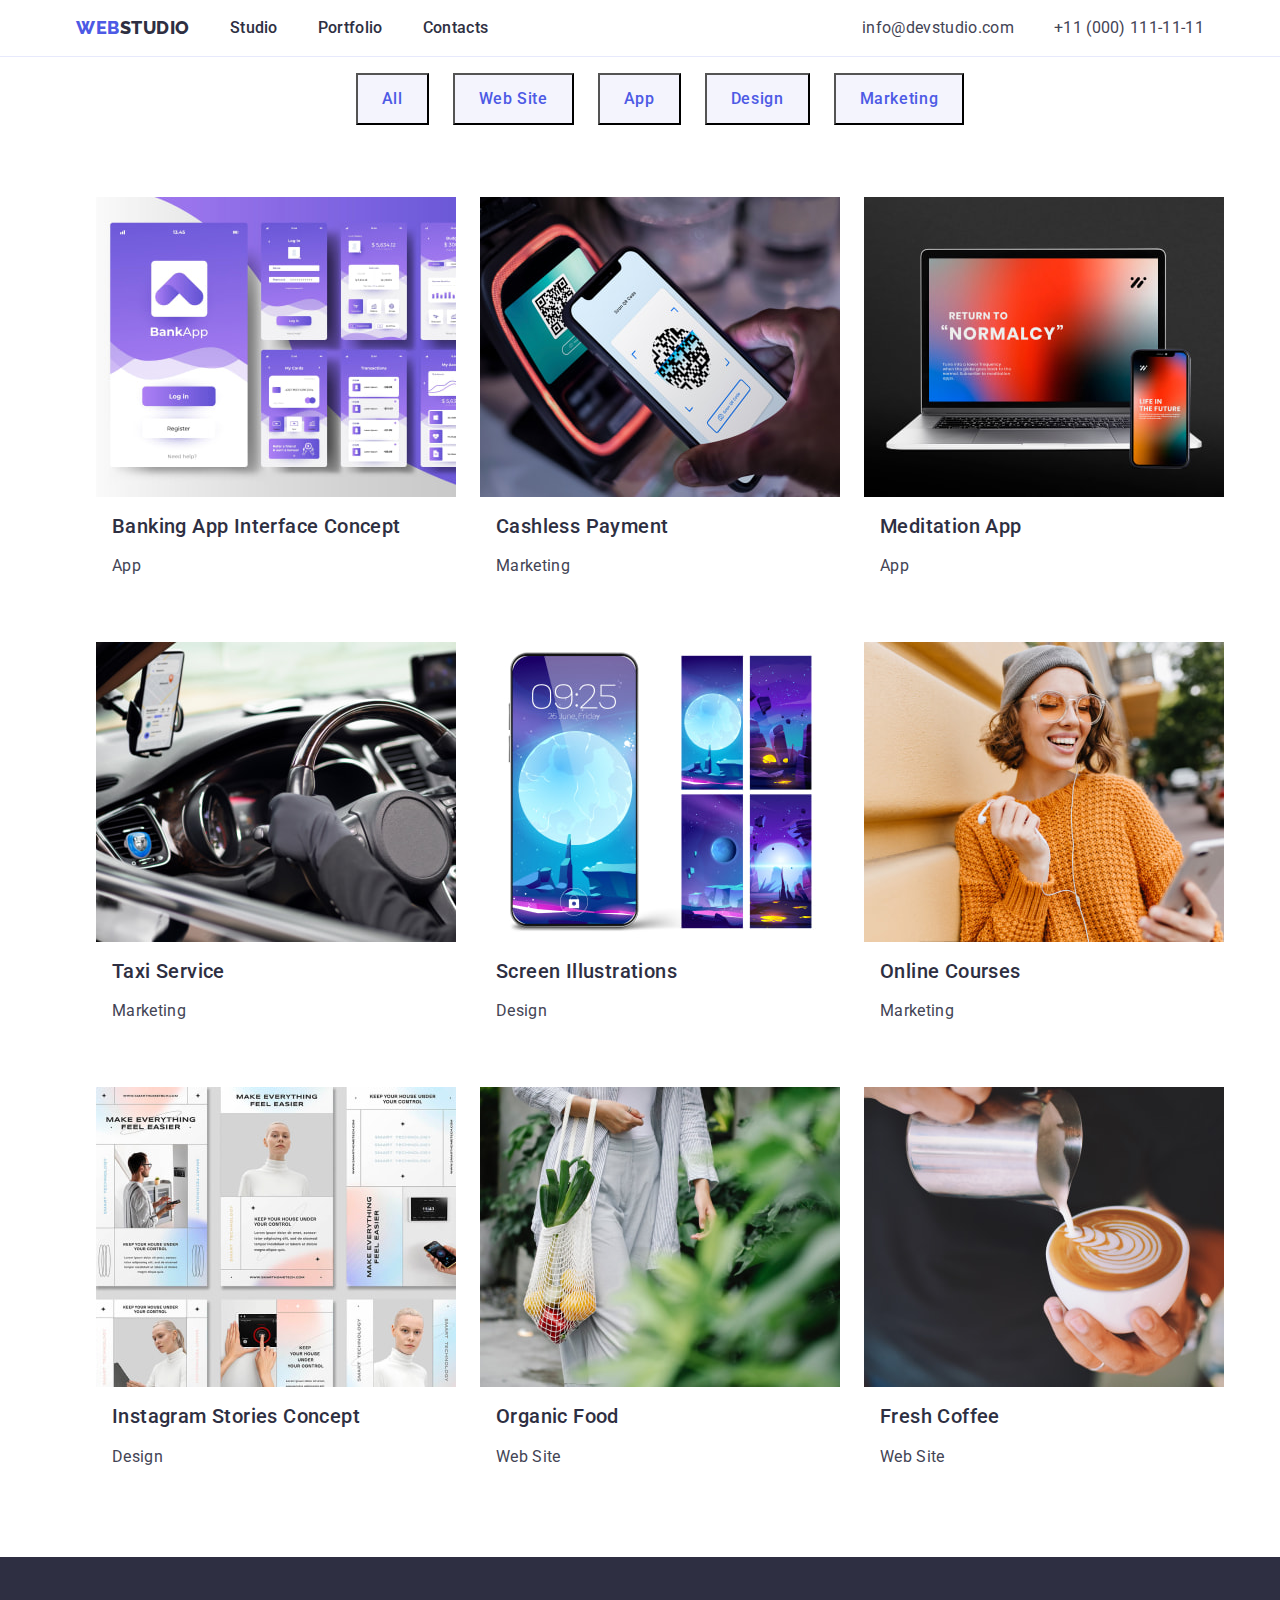
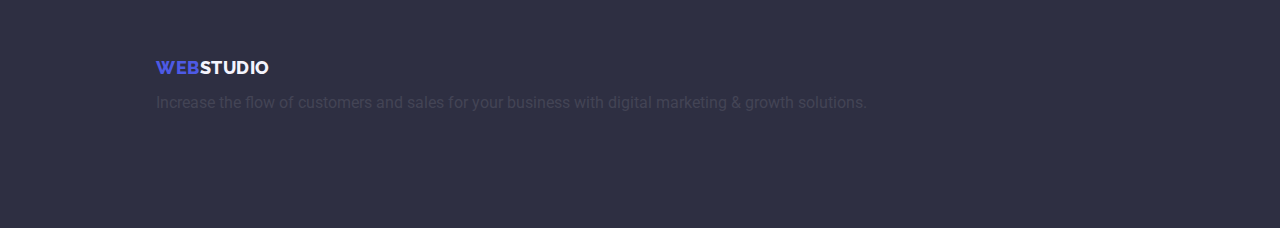
==== portfolio.html @ c9e2ab39 "header" ====
<!DOCTYPE html>
<html lang="en">
  <head>
    <meta charset="UTF-8" />
    <meta http-equiv="X-UA-Compatible" content="IE=edge" />
    <meta name="viewport" content="width=device-width, initial-scale=1.0" />
    <title>Web Studio</title>
    <link rel="preconnect" href="https://fonts.googleapis.com" />
    <link rel="preconnect" href="https://fonts.gstatic.com" crossorigin />
    <link
      href="https://fonts.googleapis.com/css2?family=Raleway:wght@800&family=Roboto:wght@400;500;700&display=swap"
      rel="stylesheet" />
    <link
      rel="stylesheet"
      href="https://cdnjs.cloudflare.com/ajax/libs/modern-normalize/1.0.0/modern-normalize.min.css" />
    <link rel="stylesheet" href="./css/styles.css" />
  </head>
  <body>
    <header class="header">
      <div class="header-section container">
        <nav class="nav-list">
          <a class="link" href="./index.html">Web<span class="logo-studio">Studio</span></a>
          <ul class="list">
            <li><a class="link" href="./index.html">Studio</a></li>
            <li><a class="link" href="./portfolio.html">Portfolio</a></li>
            <li><a class="link" href="">Contacts</a></li>
          </ul>
        </nav>
        <address class="address-link">
          <ul class="list">
            <li><a class="link" href="mailto:info@devstudio.com">info@devstudio.com</a></li>
            <li><a class="link" href="tel:+110001111111">+11 (000) 111-11-11</a></li>
          </ul>
        </address>
      </div>
    </header>
    <main>
      <section class="portfolio-section">
        <h1 hidden>Portfolio</h1>
        <ul class="list">
          <li>
            <button class="filter-button" type="button">All</button>
          </li>
          <li>
            <button class="filter-button" type="button">Web Site</button>
          </li>
          <li>
            <button class="filter-button" type="button">App</button>
          </li>
          <li>
            <button class="filter-button" type="button">Design</button>
          </li>
          <li>
            <button class="filter-button" type="button">Marketing</button>
          </li>
        </ul>
        <ul class="portfolio-content-list list">
          <li class="portfolio-content-item">
            <a class="link" href="">
              <img src="./images/portfolio/img-1.jpg" width="360" height="300" alt="Illustration" />
              <h2 class="portfolio-content-subtitle">Banking App Interface Concept</h2>
              <p class="portfolio-content-text">App</p>
            </a>
          </li>
          <li class="portfolio-content-item">
            <a class="link" href="">
              <img src="./images/portfolio/img-2.jpg" width="360" height="300" alt="Illustration" />
              <h2 class="portfolio-content-subtitle">Cashless Payment</h2>
              <p class="portfolio-content-text">Marketing</p>
            </a>
          </li>
          <li class="portfolio-content-item">
            <a class="link" href="">
              <img src="./images/portfolio/img-3.jpg" width="360" height="300" alt="Illustration" />
              <h2 class="portfolio-content-subtitle">Meditation App</h2>
              <p class="portfolio-content-text">App</p>
            </a>
          </li>
          <li class="portfolio-content-item">
            <a class="link" href="">
              <img src="./images/portfolio/img-4.jpg" width="360" height="300" alt="Illustration" />
              <h2 class="portfolio-content-subtitle">Taxi Service</h2>
              <p class="portfolio-content-text">Marketing</p>
            </a>
          </li>
          <li class="portfolio-content-item">
            <a class="link" href="">
              <img src="./images/portfolio/img-5.jpg" width="360" height="300" alt="Illustration" />
              <h2 class="portfolio-content-subtitle">Screen Illustrations</h2>
              <p class="portfolio-content-text">Design</p>
            </a>
          </li>
          <li class="portfolio-content-item">
            <a class="link" href="">
              <img src="./images/portfolio/img-6.jpg" width="360" height="300" alt="Illustration" />
              <h2 class="portfolio-content-subtitle">Online Courses</h2>
              <p class="portfolio-content-text">Marketing</p>
            </a>
          </li>
          <li class="portfolio-content-item">
            <a class="link" href="">
              <img src="./images/portfolio/img-7.jpg" width="360" height="300" alt="Illustration" />
              <h2 class="portfolio-content-subtitle">Instagram Stories Concept</h2>
              <p class="portfolio-content-text">Design</p>
            </a>
          </li>
          <li class="portfolio-content-item">
            <a class="link" href="">
              <img src="./images/portfolio/img-8.jpg" width="360" height="300" alt="Illustration" />
              <h2 class="portfolio-content-subtitle">Organic Food</h2>
              <p class="portfolio-content-text">Web Site</p>
            </a>
          </li>
          <li class="portfolio-content-item">
            <a class="link" href="">
              <img src="./images/portfolio/img-9.jpg" width="360" height="300" alt="Illustration" />
              <h2 class="portfolio-content-subtitle">Fresh Coffee</h2>
              <p class="portfolio-content-text">Web Site</p>
            </a>
          </li>
        </ul>
      </section>
    </main>
    <footer class="footer">
      <a class="link" href="./index.html">Web<span class="logo-studio">Studio</span></a>
      <p>Increase the flow of customers and sales for your business with digital marketing & growth solutions.</p>
    </footer>
  </body>
</html>
---- css/styles.css ----
:root {
    --color-iris: #4d5ae5;
    --color-ocean: #404bbf;
    --color-navy-blue: #2e2f42;
    --color-green: #31d0aa;
    --color-slate: #434455;
    --color-light-slate: #8e8f99;
    --color-cornflower: #e7e9fc;
    --color-cloud: #f4f4fd;
    --color-navy-blue-modal: #2e2f42;
    --color-grey: #2e2f42;
    --color-white: #ffffff;
    --color-dairy: #fcfcfc;
}

body {
    font-family: 'Roboto', sans-serif;
    color: #434455;
    background-color: var(--color-white);
}

img {
    display: block;
}

/**
  |============================
  | Header & Footer + Logo
  |============================
*/

.header {
    border-bottom: 1px solid var(--color-cornflower);
}

.header-section {
    display: flex;
    justify-content: space-between;
    align-items: center;
    align-items: flex-end;
}

.container {
    width: 1158px;
    margin: 0 auto;
    padding: 0 15px;
}

.nav-list {
    display: flex;
    align-items: center;
}

.header .link {
    font-family: 'Raleway', sans-serif;
    font-weight: 800;
    font-size: 18px;
    line-height: 1.17;
    letter-spacing: 0.03em;
    text-transform: uppercase;
    text-decoration: none;
    color: var(--color-iris)
}

.header .logo-studio {
    color: var(--color-navy-blue);
}

.header .list {
    gap: 40px;
    display: flex;
    list-style: none;
}

.header .list .link {
    font-family: inherit;
    text-transform: none;
    font-weight: 500;
    font-size: 16px;
    line-height: 1.5;
    text-decoration: none;
    letter-spacing: 0.02em;
    color: var(--color-navy-blue);
}

.header .list .link:hover,
.header .list .link:focus {
    color: var(--color-ocean);
}

.address-link {
    font-style: normal;
    list-style: none;
}

.address-link .list .link {
    margin: 0;
    padding: 0;
    text-transform: none;
    font-weight: 400;
    font-size: 16px;
    line-height: 1.5;
    color: var(--color-slate);
    text-decoration: none;
    letter-spacing: 0.02em;
}

.address-link .link:hover,
.address-link .link:focus {
    color: var(--color-ocean);
}

/**
  |============================
  | Hero section
  |============================
*/

.hero {
    background-color: var(--color-navy-blue);
    padding: 188px 472px;
}

.hero-title {
    margin: 0;
    margin-bottom: 18px;
    display: block;
    font-weight: 700;
    font-size: 56px;
    color: var(--color-white);
    text-align: center;
    line-height: 1.07;
    letter-spacing: 0.02em;
    margin-bottom: 48px;
}

.hero-button {
    display: block;
    margin: 0 auto;
    padding: 16px 32px;
    cursor: pointer;
    font-family: inherit;
    font-weight: 500;
    font-size: 16px;
    line-height: 1.5;
    letter-spacing: 0.04em;
    background: var(--color-iris);
    color: var(--color-white);
}

.hero-button:hover,
.hero-button:focus {
    background-color: var(--color-ocean);
}

/**
  |============================
  | 2nd section
  |============================
*/


.advantage-list {
    padding: 120px 156px;
}

.advantage-list .list {
    display: flex;
    align-items: center;
    justify-content: center;
    list-style: none;
    gap: 24px;
}

.advantage-list-item {
    width: 264px;
}

.advantage-list .subtitle {
    font-weight: 500;
    font-size: 20px;
    line-height: 1.2;
    letter-spacing: 0.02em;
    color: var(--color-navy-blue);
    max-width: 264px;
}

.advantage-list-text {
    font-size: 16px;
    line-height: 1.5;
    letter-spacing: 0.02em;
    color: var(--color-slate);
}

/**
  |============================
  | 3rd section
  |============================
*/

.img-section {
    padding-bottom: 120px;
}

.img-section .title {
    font-weight: 700;
    font-size: 36px;
    line-height: 1.11;
    color: var(--color-navy-blue);
    text-align: center;
    letter-spacing: 0.02em;
    text-transform: capitalize;
    margin-bottom: 72px;
}

.img-section .list {
    display: flex;
    flex-wrap: wrap;
    justify-content: center;
    gap: 24px;
    list-style: none;
}

/**
  |============================
  | Team section
  |============================
*/

.team-section {
    background-color: var(--color-cloud);
    padding-bottom: 120px;
}

.team-section .list {
    padding: 0;
    display: flex;
    flex-wrap: wrap;
    gap: 24px;
    justify-content: center;
    list-style: none;
}

.team-section .title {
    margin: 0;
    padding: 72px;
    font-weight: 700;
    font-size: 36px;
    line-height: 1.11;
    text-align: center;
    letter-spacing: 0.02em;
    text-transform: capitalize;
    color: var(--color-navy-blue);
}

.team-section>img {
    margin-bottom: 32px;
}

.team-section .subtitle {
    margin-bottom: 8px;
    text-align: center;
    font-weight: 500;
    font-size: 20px;
    line-height: 1.2;
    letter-spacing: 0.02em;
    color: var(--color-navy-blue);
}

.team-section-text {
    margin: 0 0 32px;
    text-align: center;
    font-size: 16px;
    line-height: 1.5;
    letter-spacing: 0.02em;
    color: var(--color-slate);
}

.team-section-content {
    background-color: var(--color-white);
}

/**
  |============================
  | Footer
  |============================
*/

.footer {
    background-color: var(--color-navy-blue);
    padding: 100px 0 100px 156px;
}

.footer .link {
    font-family: 'Raleway', sans-serif;
    font-weight: 800;
    font-size: 18px;
    line-height: 1.17;
    letter-spacing: 0.03em;
    text-transform: uppercase;
    text-decoration: none;
    color: var(--color-iris);
}

.footer .logo-studio {
    color: var(--color-cloud);
}

.footer .text {
    font-size: 16px;
    line-height: 1.5;
    color: var(--color-cloud);
    max-width: 264px;
}

/**
  |============================
  | Portfolio
  |============================
*/

.portfolio-section .list {
    margin-bottom: 72px;
    display: flex;
    flex-wrap: wrap;
    justify-content: center;
    row-gap: 48px;
    column-gap: 24px;
    list-style: none;
}

.filter-button {
    padding: 12px 24px;
    cursor: pointer;
    font-family: inherit;
    font-weight: 500;
    font-size: 16px;
    line-height: 1.5;
    letter-spacing: 0.04em;
    color: var(--color-iris);
    background-color: var(--color-cloud);
}

.filter-button:hover,
.filter-button:focus {
    color: var(--color-white);
    background-color: var(--color-ocean);
}

.portfolio-content-list .list {
    margin-bottom: 120px;
    list-style: none;
}

.portfolio-content-list .link {
    text-decoration: none;
}

.portfolio-content-subtitle {
    margin-left: 16px;
    font-weight: 500;
    font-size: 20px;
    line-height: 1.2;
    letter-spacing: 0.02em;
    color: var(--color-navy-blue);
}

.portfolio-content-text {
    margin-left: 16px;
    font-size: 16px;
    line-height: 1.5;
    letter-spacing: 0.02em;
    color: var(--color-slate);
}
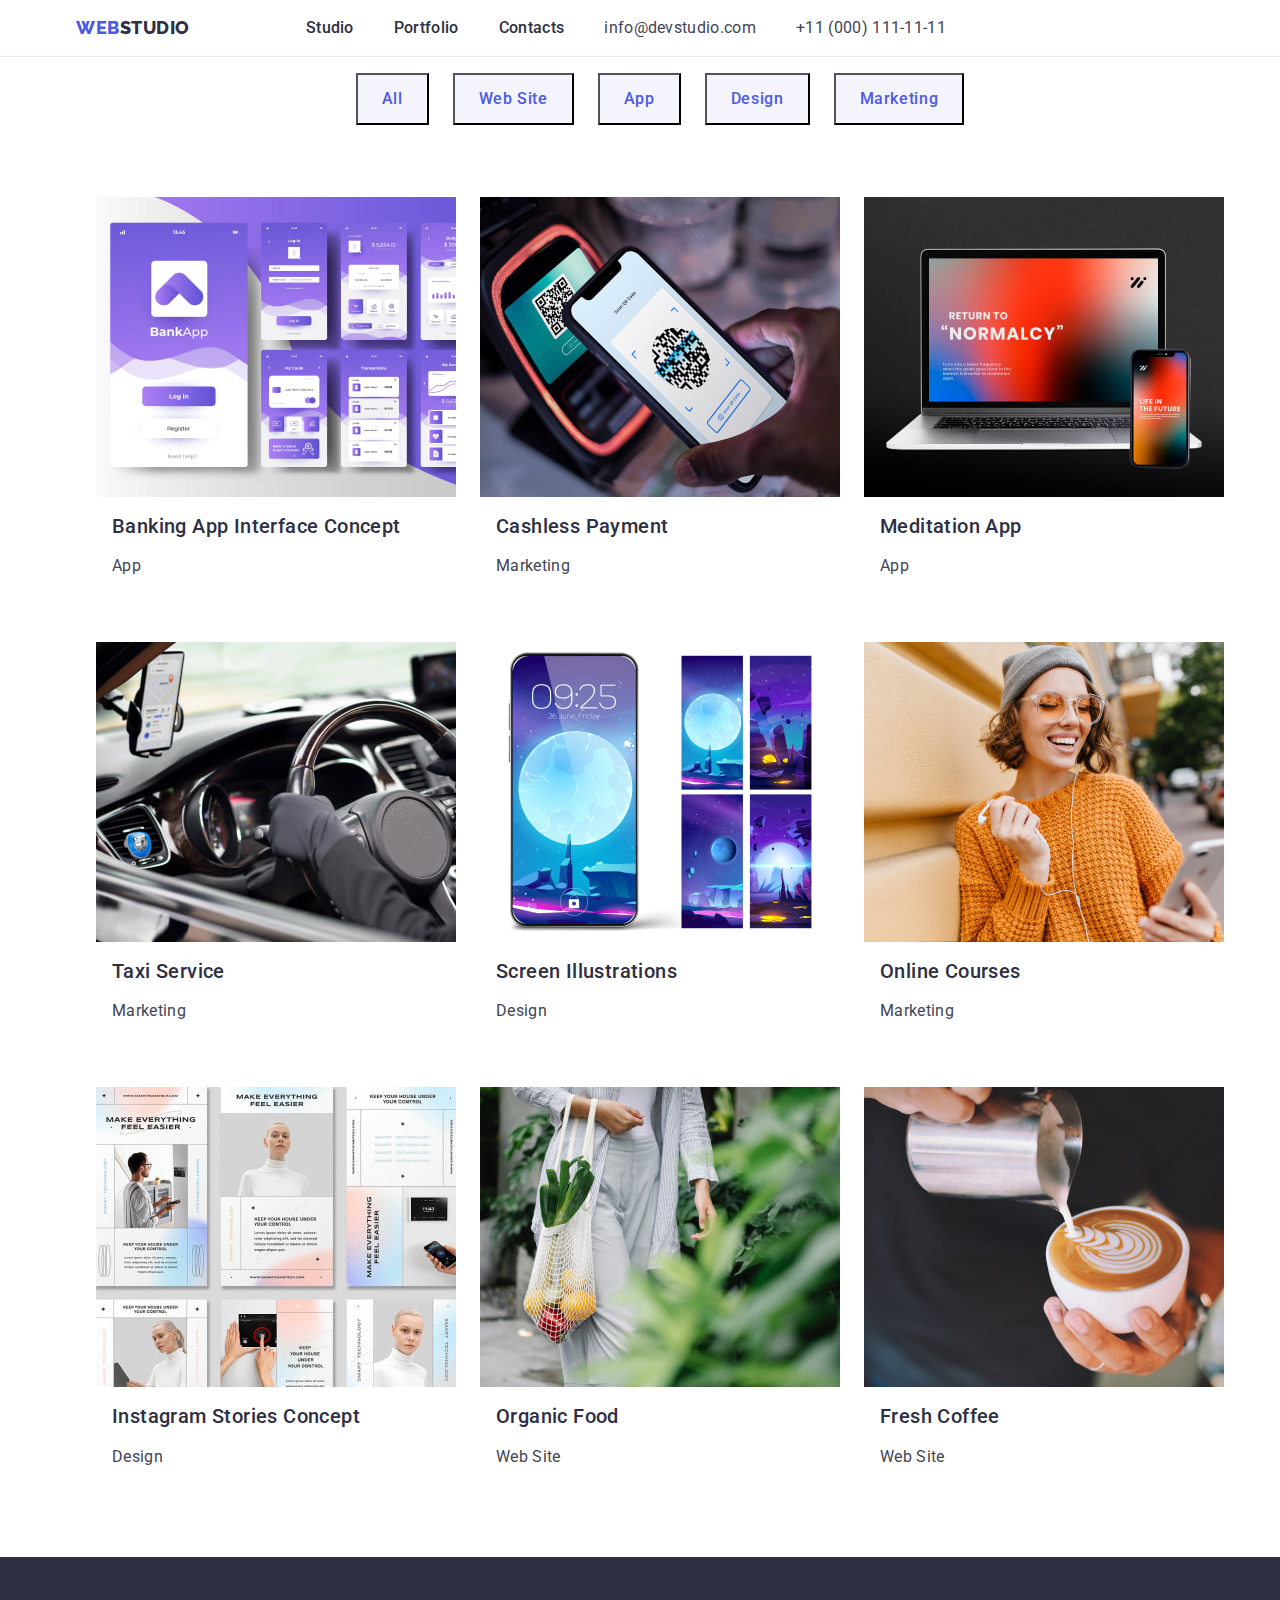
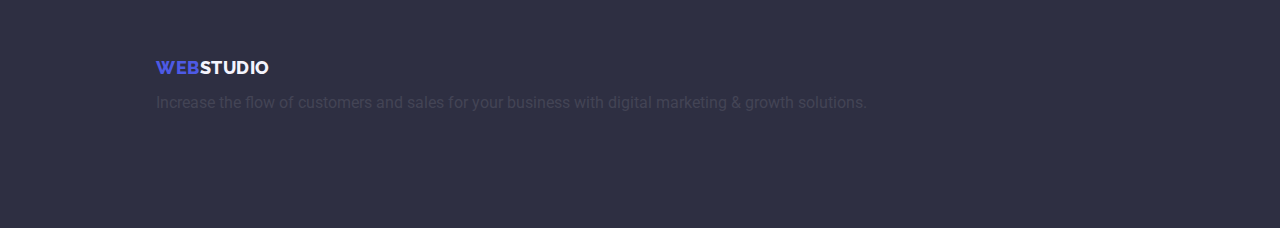
==== commit 6238c5aa: "header" ====
--- a/portfolio.html
+++ b/portfolio.html
@@ -19,7 +19,7 @@
     <header class="header">
       <div class="header-section container">
         <nav class="nav-list">
-          <a class="link" href="./index.html">Web<span class="logo-studio">Studio</span></a>
+          <a class="logo link" href="./index.html">Web<span class="logo-studio">Studio</span></a>
           <ul class="list">
             <li><a class="link" href="./index.html">Studio</a></li>
             <li><a class="link" href="./portfolio.html">Portfolio</a></li>
--- a/css/styles.css
+++ b/css/styles.css
@@ -35,9 +35,7 @@
 
 .header-section {
     display: flex;
-    justify-content: space-between;
     align-items: center;
-    align-items: flex-end;
 }
 
 .container {
@@ -49,6 +47,10 @@
 .nav-list {
     display: flex;
     align-items: center;
+}
+
+.header .logo {
+    margin-right: 76px;
 }
 
 .header .link {
@@ -73,6 +75,7 @@
 }
 
 .header .list .link {
+    padding: 24px 0;
     font-family: inherit;
     text-transform: none;
     font-weight: 500;
@@ -94,8 +97,6 @@
 }
 
 .address-link .list .link {
-    margin: 0;
-    padding: 0;
     text-transform: none;
     font-weight: 400;
     font-size: 16px;
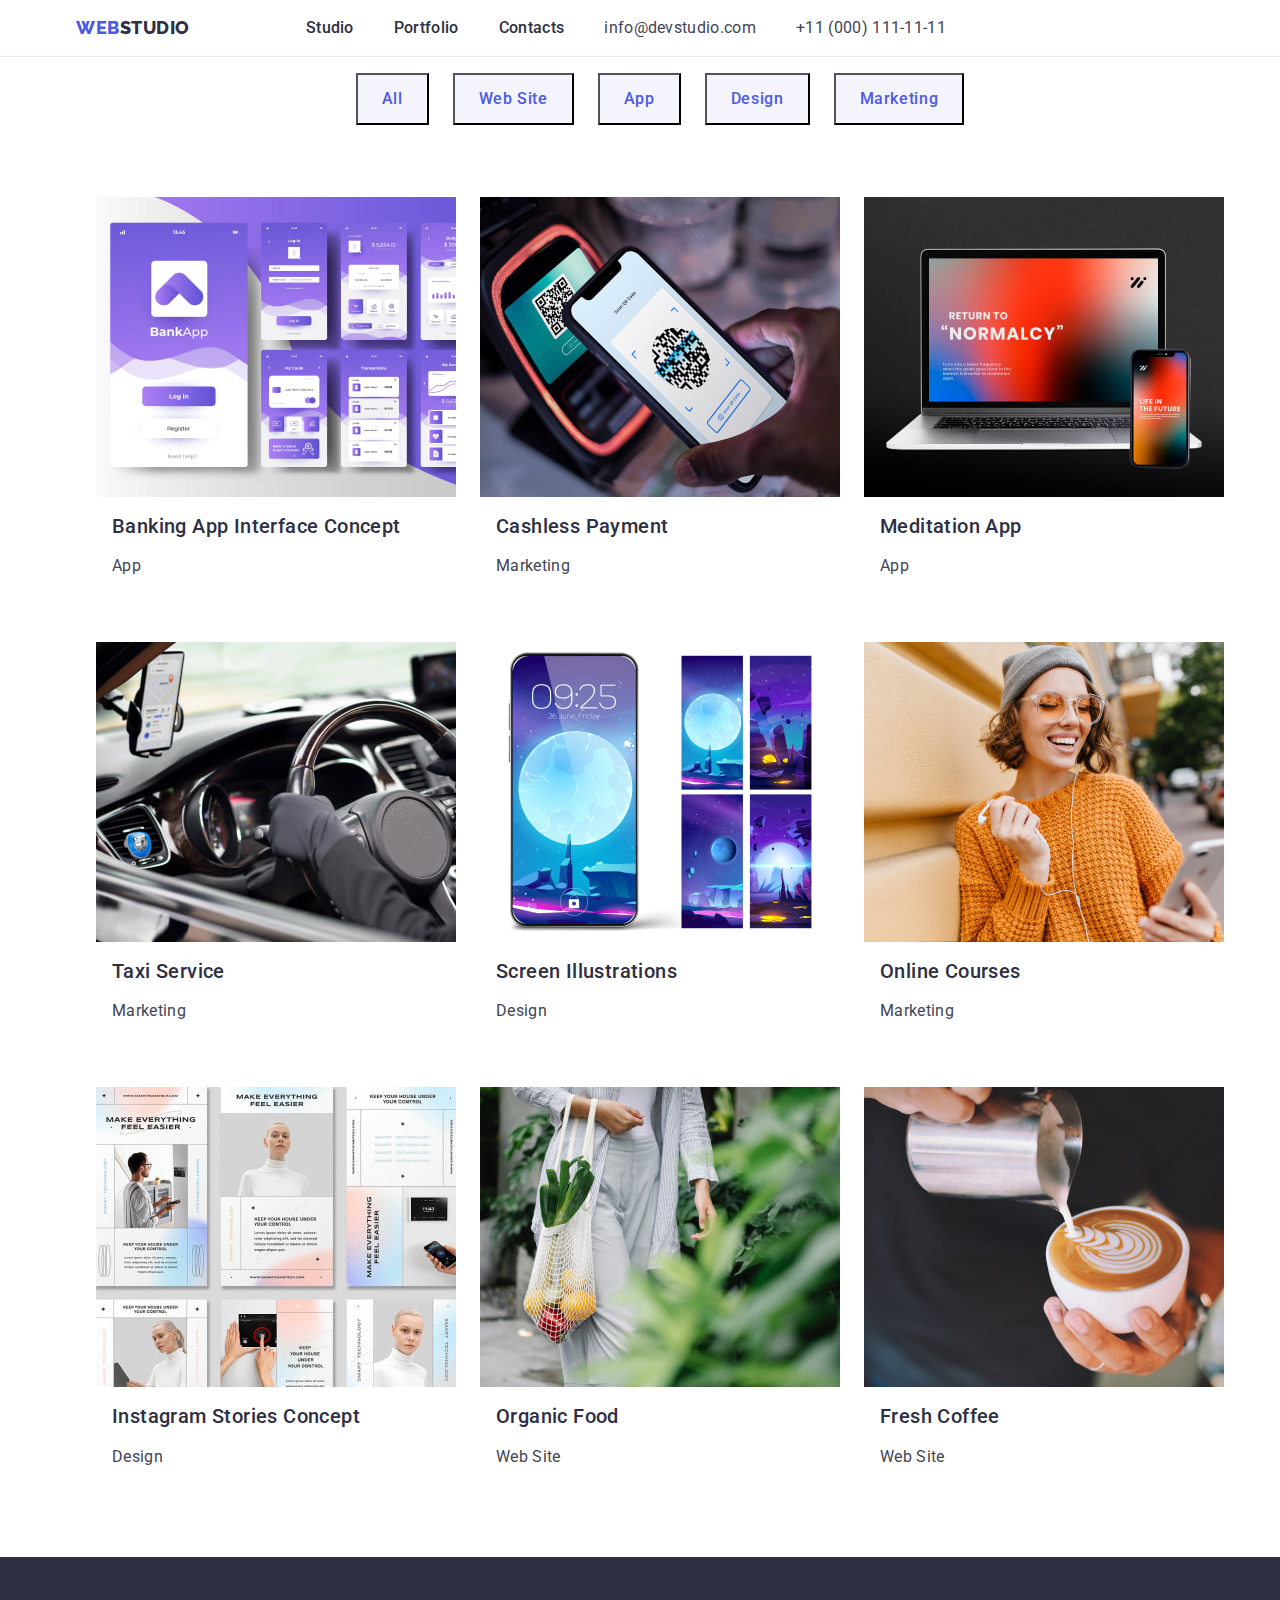
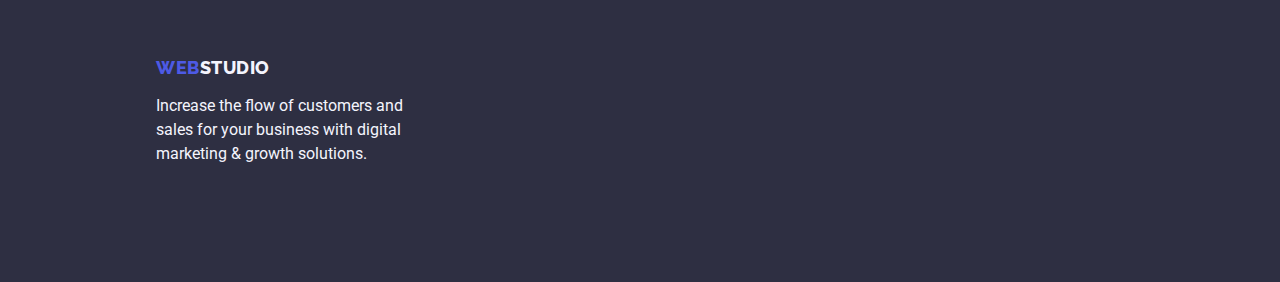
==== commit e82d8deb: "hero fixes in progress" ====
--- a/portfolio.html
+++ b/portfolio.html
@@ -123,7 +123,9 @@
     </main>
     <footer class="footer">
       <a class="link" href="./index.html">Web<span class="logo-studio">Studio</span></a>
-      <p>Increase the flow of customers and sales for your business with digital marketing & growth solutions.</p>
+      <p class="text">
+        Increase the flow of customers and sales for your business with digital marketing & growth solutions.
+      </p>
     </footer>
   </body>
 </html>
--- a/css/styles.css
+++ b/css/styles.css
@@ -119,13 +119,14 @@
 
 .hero {
     background-color: var(--color-navy-blue);
-    padding: 188px 472px;
+    padding: 188px 0;
 }
 
 .hero-title {
     margin: 0;
     margin-bottom: 18px;
     display: block;
+    max-width: 496px;
     font-weight: 700;
     font-size: 56px;
     color: var(--color-white);
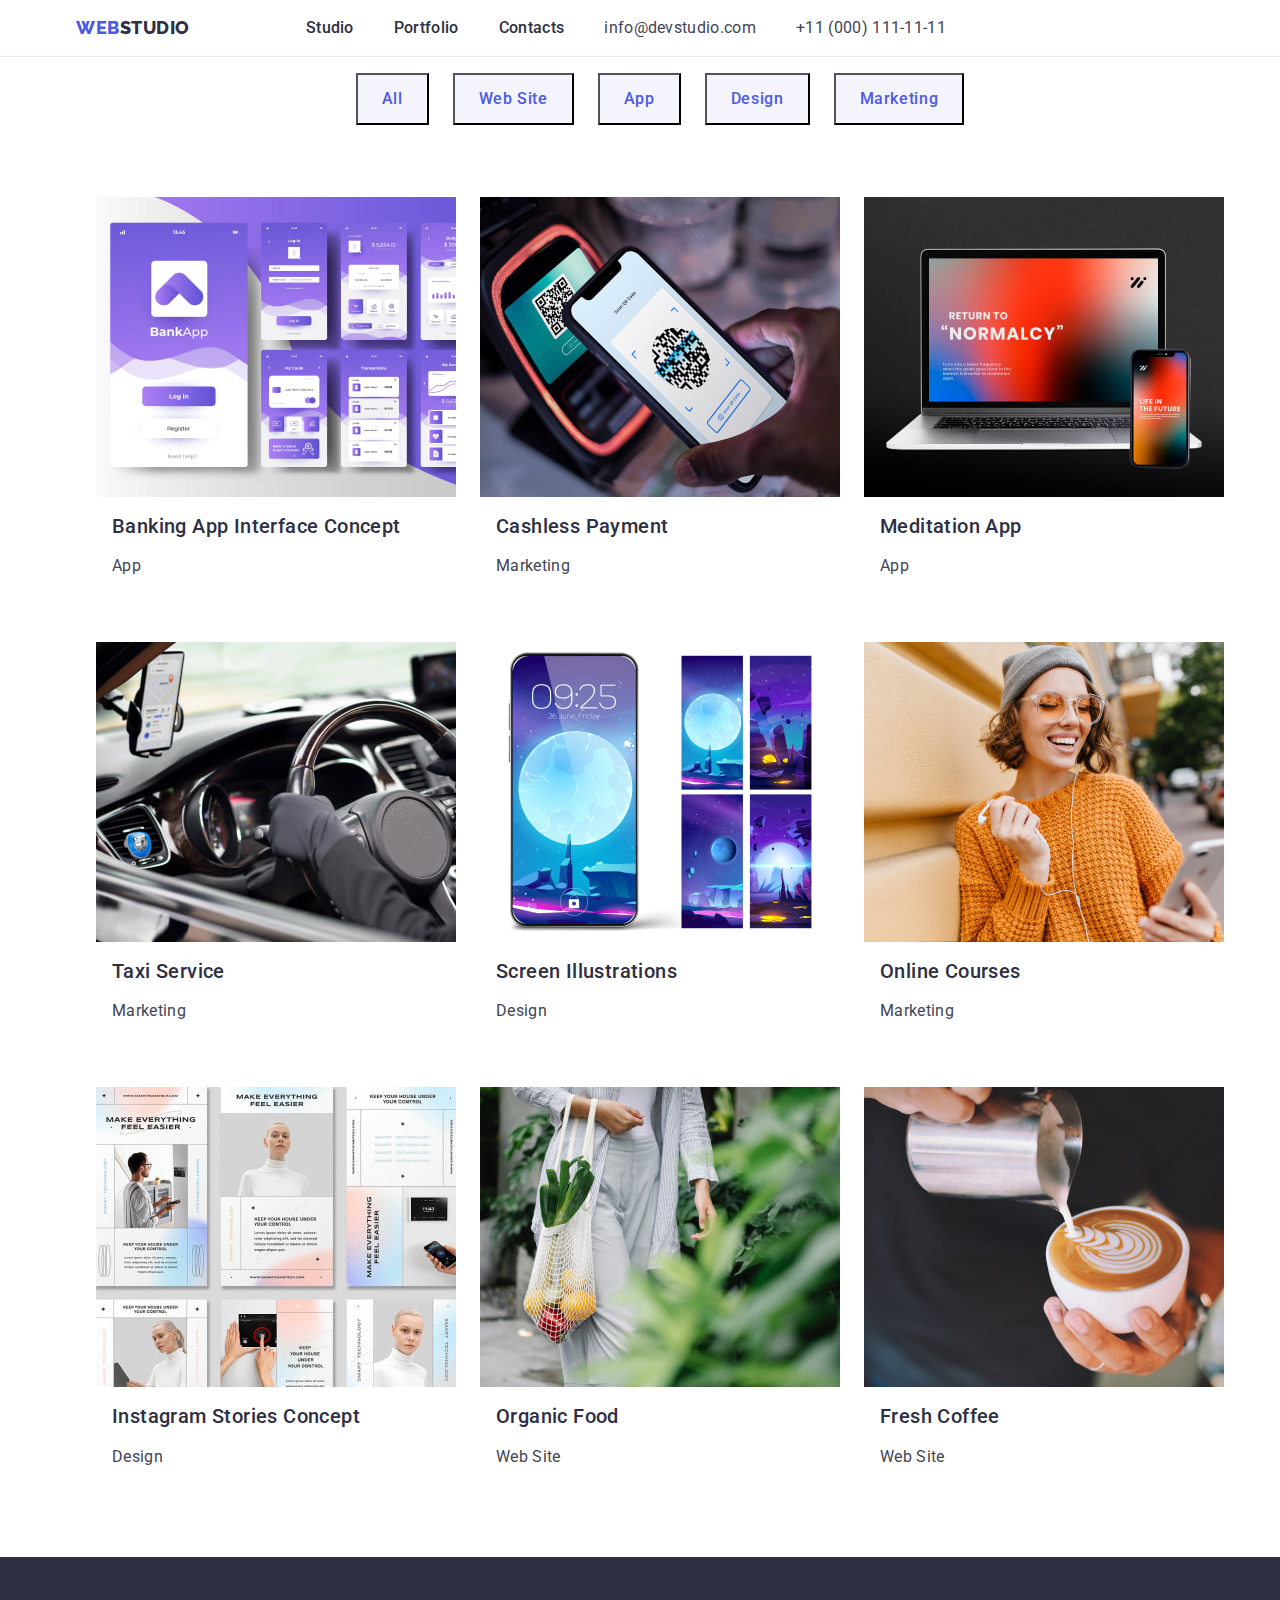
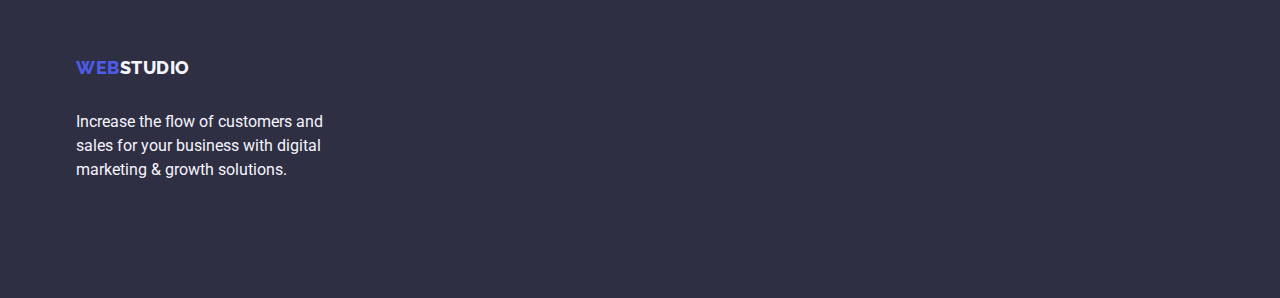
==== commit 17afe47c: "Update portfolio.html" ====
--- a/portfolio.html
+++ b/portfolio.html
@@ -122,10 +122,12 @@
       </section>
     </main>
     <footer class="footer">
-      <a class="link" href="./index.html">Web<span class="logo-studio">Studio</span></a>
-      <p class="text">
-        Increase the flow of customers and sales for your business with digital marketing & growth solutions.
-      </p>
+      <div class="container">
+        <a class="link" href="./index.html">Web<span class="logo-studio">Studio</span></a>
+        <p class="text">
+          Increase the flow of customers and sales for your business with digital marketing & growth solutions.
+        </p>
+      </div>
     </footer>
   </body>
 </html>
--- a/css/styles.css
+++ b/css/styles.css
@@ -123,7 +123,7 @@
 }
 
 .hero-title {
-    margin: 0;
+    margin: 0 auto;
     margin-bottom: 18px;
     display: block;
     max-width: 496px;
@@ -137,6 +137,8 @@
 }
 
 .hero-button {
+    min-width: 169px;
+    height: 56px;
     display: block;
     margin: 0 auto;
     padding: 16px 32px;
@@ -148,6 +150,8 @@
     letter-spacing: 0.04em;
     background: var(--color-iris);
     color: var(--color-white);
+    border: none;
+    border-radius: 4px;
 }
 
 .hero-button:hover,
@@ -163,10 +167,11 @@
 
 
 .advantage-list {
-    padding: 120px 156px;
+    padding: 120px 0;
 }
 
 .advantage-list .list {
+    padding: 0;
     display: flex;
     align-items: center;
     justify-content: center;
@@ -175,10 +180,11 @@
 }
 
 .advantage-list-item {
-    width: 264px;
+    width: calc((100% - 72px) / 4);
 }
 
 .advantage-list .subtitle {
+    margin-bottom: 8px;
     font-weight: 500;
     font-size: 20px;
     line-height: 1.2;
@@ -223,6 +229,10 @@
     list-style: none;
 }
 
+.img-section-item {
+    width: calc((100% - 48px) / 3);
+}
+
 /**
   |============================
   | Team section
@@ -231,7 +241,7 @@
 
 .team-section {
     background-color: var(--color-cloud);
-    padding-bottom: 120px;
+    padding: 120px 0;
 }
 
 .team-section .list {
@@ -253,6 +263,7 @@
     letter-spacing: 0.02em;
     text-transform: capitalize;
     color: var(--color-navy-blue);
+    margin-bottom: 72px;
 }
 
 .team-section>img {
@@ -280,6 +291,12 @@
 
 .team-section-content {
     background-color: var(--color-white);
+    width: calc((100% - 72px) / 4);
+    border-radius: 0px 0px 4px 4px;
+}
+
+.container-text {
+    padding: 32px 16px;
 }
 
 /**
@@ -290,10 +307,11 @@
 
 .footer {
     background-color: var(--color-navy-blue);
-    padding: 100px 0 100px 156px;
+    padding: 100px 0;
 }
 
 .footer .link {
+    display: inline-block;
     font-family: 'Raleway', sans-serif;
     font-weight: 800;
     font-size: 18px;
@@ -302,6 +320,7 @@
     text-transform: uppercase;
     text-decoration: none;
     color: var(--color-iris);
+    margin-bottom: 16px;
 }
 
 .footer .logo-studio {
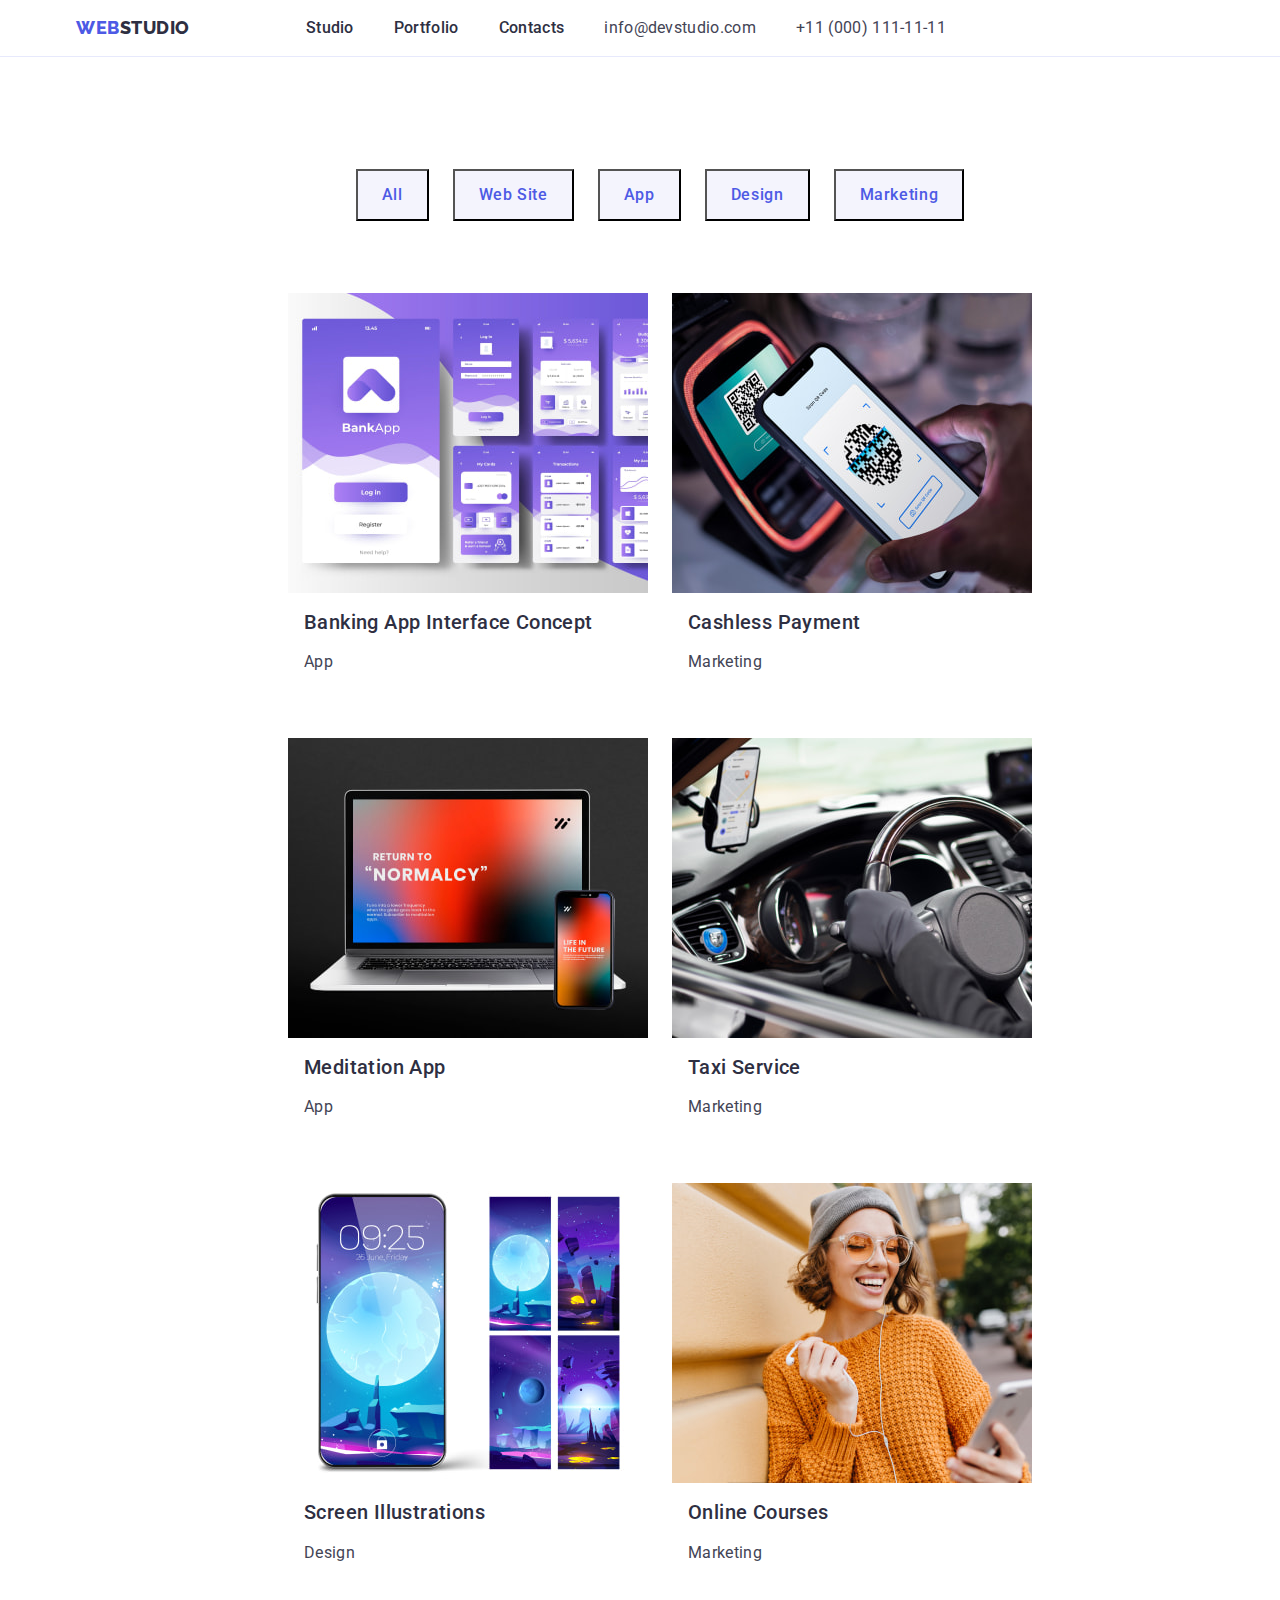
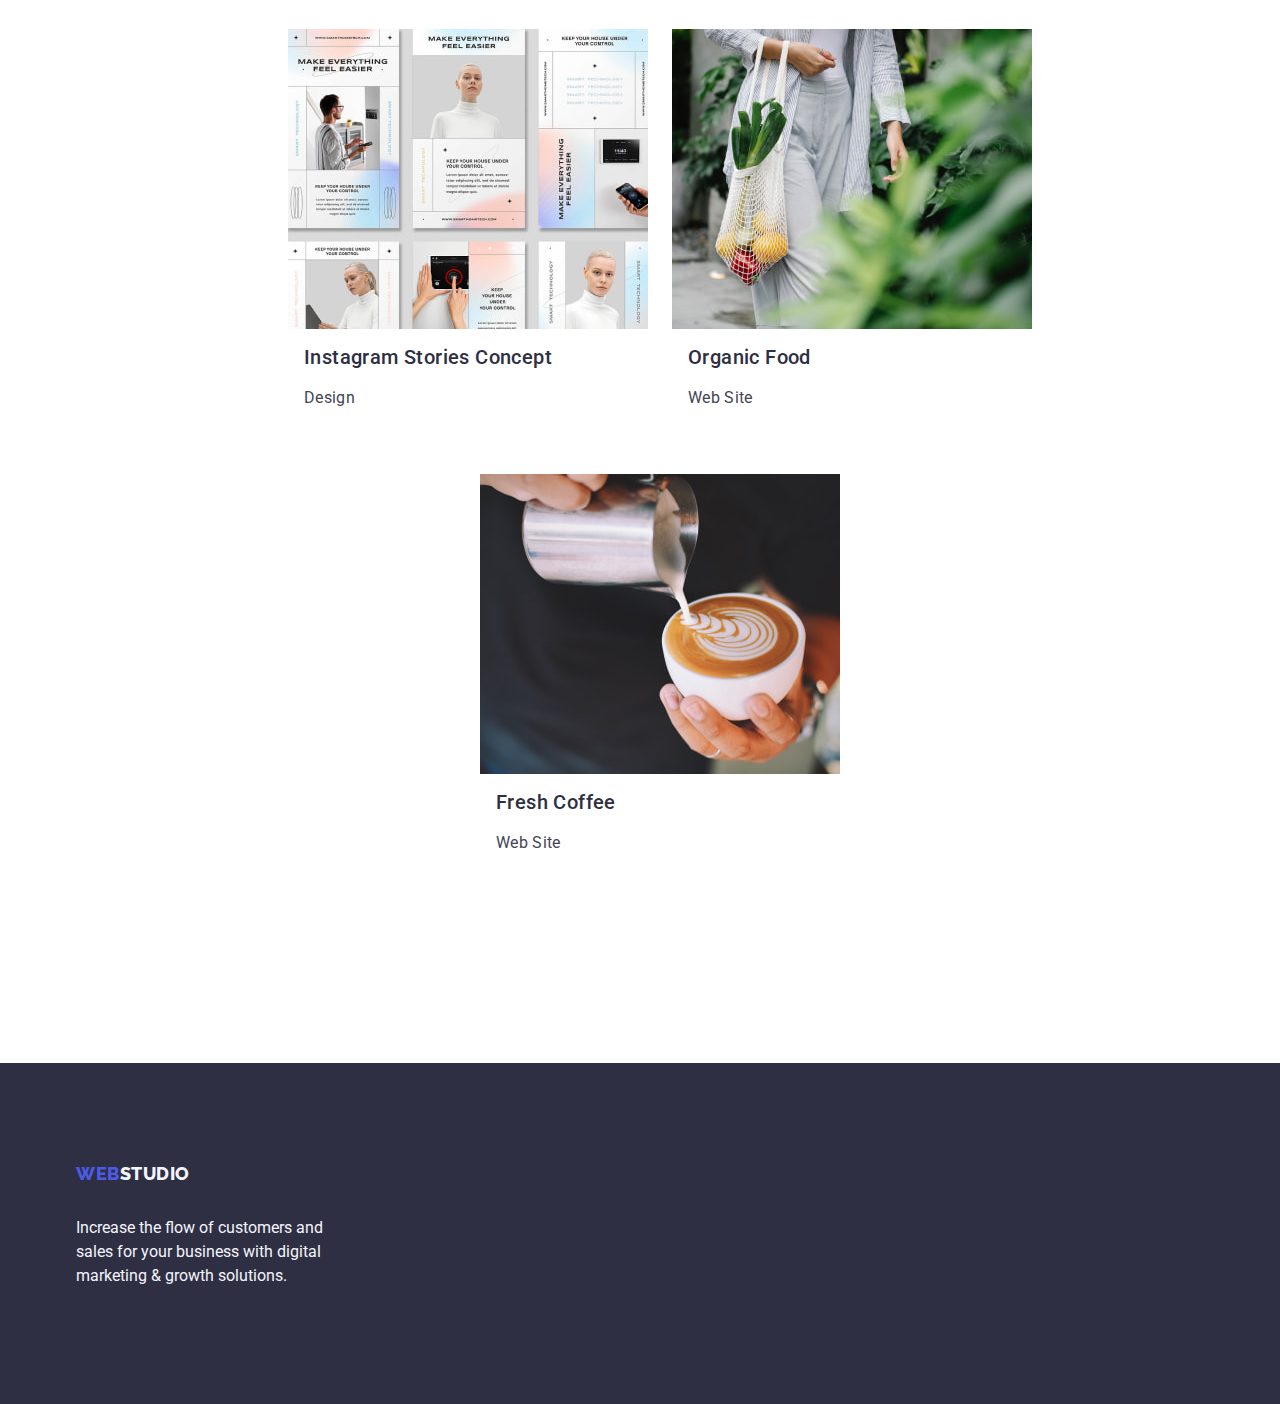
==== commit 4db6ef3b: "portfolio start fix" ====
--- a/portfolio.html
+++ b/portfolio.html
@@ -36,89 +36,91 @@
     </header>
     <main>
       <section class="portfolio-section">
-        <h1 hidden>Portfolio</h1>
-        <ul class="list">
-          <li>
-            <button class="filter-button" type="button">All</button>
-          </li>
-          <li>
-            <button class="filter-button" type="button">Web Site</button>
-          </li>
-          <li>
-            <button class="filter-button" type="button">App</button>
-          </li>
-          <li>
-            <button class="filter-button" type="button">Design</button>
-          </li>
-          <li>
-            <button class="filter-button" type="button">Marketing</button>
-          </li>
-        </ul>
-        <ul class="portfolio-content-list list">
-          <li class="portfolio-content-item">
-            <a class="link" href="">
-              <img src="./images/portfolio/img-1.jpg" width="360" height="300" alt="Illustration" />
-              <h2 class="portfolio-content-subtitle">Banking App Interface Concept</h2>
-              <p class="portfolio-content-text">App</p>
-            </a>
-          </li>
-          <li class="portfolio-content-item">
-            <a class="link" href="">
-              <img src="./images/portfolio/img-2.jpg" width="360" height="300" alt="Illustration" />
-              <h2 class="portfolio-content-subtitle">Cashless Payment</h2>
-              <p class="portfolio-content-text">Marketing</p>
-            </a>
-          </li>
-          <li class="portfolio-content-item">
-            <a class="link" href="">
-              <img src="./images/portfolio/img-3.jpg" width="360" height="300" alt="Illustration" />
-              <h2 class="portfolio-content-subtitle">Meditation App</h2>
-              <p class="portfolio-content-text">App</p>
-            </a>
-          </li>
-          <li class="portfolio-content-item">
-            <a class="link" href="">
-              <img src="./images/portfolio/img-4.jpg" width="360" height="300" alt="Illustration" />
-              <h2 class="portfolio-content-subtitle">Taxi Service</h2>
-              <p class="portfolio-content-text">Marketing</p>
-            </a>
-          </li>
-          <li class="portfolio-content-item">
-            <a class="link" href="">
-              <img src="./images/portfolio/img-5.jpg" width="360" height="300" alt="Illustration" />
-              <h2 class="portfolio-content-subtitle">Screen Illustrations</h2>
-              <p class="portfolio-content-text">Design</p>
-            </a>
-          </li>
-          <li class="portfolio-content-item">
-            <a class="link" href="">
-              <img src="./images/portfolio/img-6.jpg" width="360" height="300" alt="Illustration" />
-              <h2 class="portfolio-content-subtitle">Online Courses</h2>
-              <p class="portfolio-content-text">Marketing</p>
-            </a>
-          </li>
-          <li class="portfolio-content-item">
-            <a class="link" href="">
-              <img src="./images/portfolio/img-7.jpg" width="360" height="300" alt="Illustration" />
-              <h2 class="portfolio-content-subtitle">Instagram Stories Concept</h2>
-              <p class="portfolio-content-text">Design</p>
-            </a>
-          </li>
-          <li class="portfolio-content-item">
-            <a class="link" href="">
-              <img src="./images/portfolio/img-8.jpg" width="360" height="300" alt="Illustration" />
-              <h2 class="portfolio-content-subtitle">Organic Food</h2>
-              <p class="portfolio-content-text">Web Site</p>
-            </a>
-          </li>
-          <li class="portfolio-content-item">
-            <a class="link" href="">
-              <img src="./images/portfolio/img-9.jpg" width="360" height="300" alt="Illustration" />
-              <h2 class="portfolio-content-subtitle">Fresh Coffee</h2>
-              <p class="portfolio-content-text">Web Site</p>
-            </a>
-          </li>
-        </ul>
+        <div class="container">
+          <h1 hidden>Portfolio</h1>
+          <ul class="list">
+            <li>
+              <button class="filter-button" type="button">All</button>
+            </li>
+            <li>
+              <button class="filter-button" type="button">Web Site</button>
+            </li>
+            <li>
+              <button class="filter-button" type="button">App</button>
+            </li>
+            <li>
+              <button class="filter-button" type="button">Design</button>
+            </li>
+            <li>
+              <button class="filter-button" type="button">Marketing</button>
+            </li>
+          </ul>
+          <ul class="portfolio-content-list list">
+            <li class="portfolio-content-item">
+              <a class="link" href="">
+                <img src="./images/portfolio/img-1.jpg" width="360" height="300" alt="Illustration" />
+                <h2 class="portfolio-content-subtitle">Banking App Interface Concept</h2>
+                <p class="portfolio-content-text">App</p>
+              </a>
+            </li>
+            <li class="portfolio-content-item">
+              <a class="link" href="">
+                <img src="./images/portfolio/img-2.jpg" width="360" height="300" alt="Illustration" />
+                <h2 class="portfolio-content-subtitle">Cashless Payment</h2>
+                <p class="portfolio-content-text">Marketing</p>
+              </a>
+            </li>
+            <li class="portfolio-content-item">
+              <a class="link" href="">
+                <img src="./images/portfolio/img-3.jpg" width="360" height="300" alt="Illustration" />
+                <h2 class="portfolio-content-subtitle">Meditation App</h2>
+                <p class="portfolio-content-text">App</p>
+              </a>
+            </li>
+            <li class="portfolio-content-item">
+              <a class="link" href="">
+                <img src="./images/portfolio/img-4.jpg" width="360" height="300" alt="Illustration" />
+                <h2 class="portfolio-content-subtitle">Taxi Service</h2>
+                <p class="portfolio-content-text">Marketing</p>
+              </a>
+            </li>
+            <li class="portfolio-content-item">
+              <a class="link" href="">
+                <img src="./images/portfolio/img-5.jpg" width="360" height="300" alt="Illustration" />
+                <h2 class="portfolio-content-subtitle">Screen Illustrations</h2>
+                <p class="portfolio-content-text">Design</p>
+              </a>
+            </li>
+            <li class="portfolio-content-item">
+              <a class="link" href="">
+                <img src="./images/portfolio/img-6.jpg" width="360" height="300" alt="Illustration" />
+                <h2 class="portfolio-content-subtitle">Online Courses</h2>
+                <p class="portfolio-content-text">Marketing</p>
+              </a>
+            </li>
+            <li class="portfolio-content-item">
+              <a class="link" href="">
+                <img src="./images/portfolio/img-7.jpg" width="360" height="300" alt="Illustration" />
+                <h2 class="portfolio-content-subtitle">Instagram Stories Concept</h2>
+                <p class="portfolio-content-text">Design</p>
+              </a>
+            </li>
+            <li class="portfolio-content-item">
+              <a class="link" href="">
+                <img src="./images/portfolio/img-8.jpg" width="360" height="300" alt="Illustration" />
+                <h2 class="portfolio-content-subtitle">Organic Food</h2>
+                <p class="portfolio-content-text">Web Site</p>
+              </a>
+            </li>
+            <li class="portfolio-content-item">
+              <a class="link" href="">
+                <img src="./images/portfolio/img-9.jpg" width="360" height="300" alt="Illustration" />
+                <h2 class="portfolio-content-subtitle">Fresh Coffee</h2>
+                <p class="portfolio-content-text">Web Site</p>
+              </a>
+            </li>
+          </ul>
+        </div>
       </section>
     </main>
     <footer class="footer">
--- a/css/styles.css
+++ b/css/styles.css
@@ -340,6 +340,10 @@
   |============================
 */
 
+.portfolio-section {
+    padding: 96px 0 120px;
+}
+
 .portfolio-section .list {
     margin-bottom: 72px;
     display: flex;
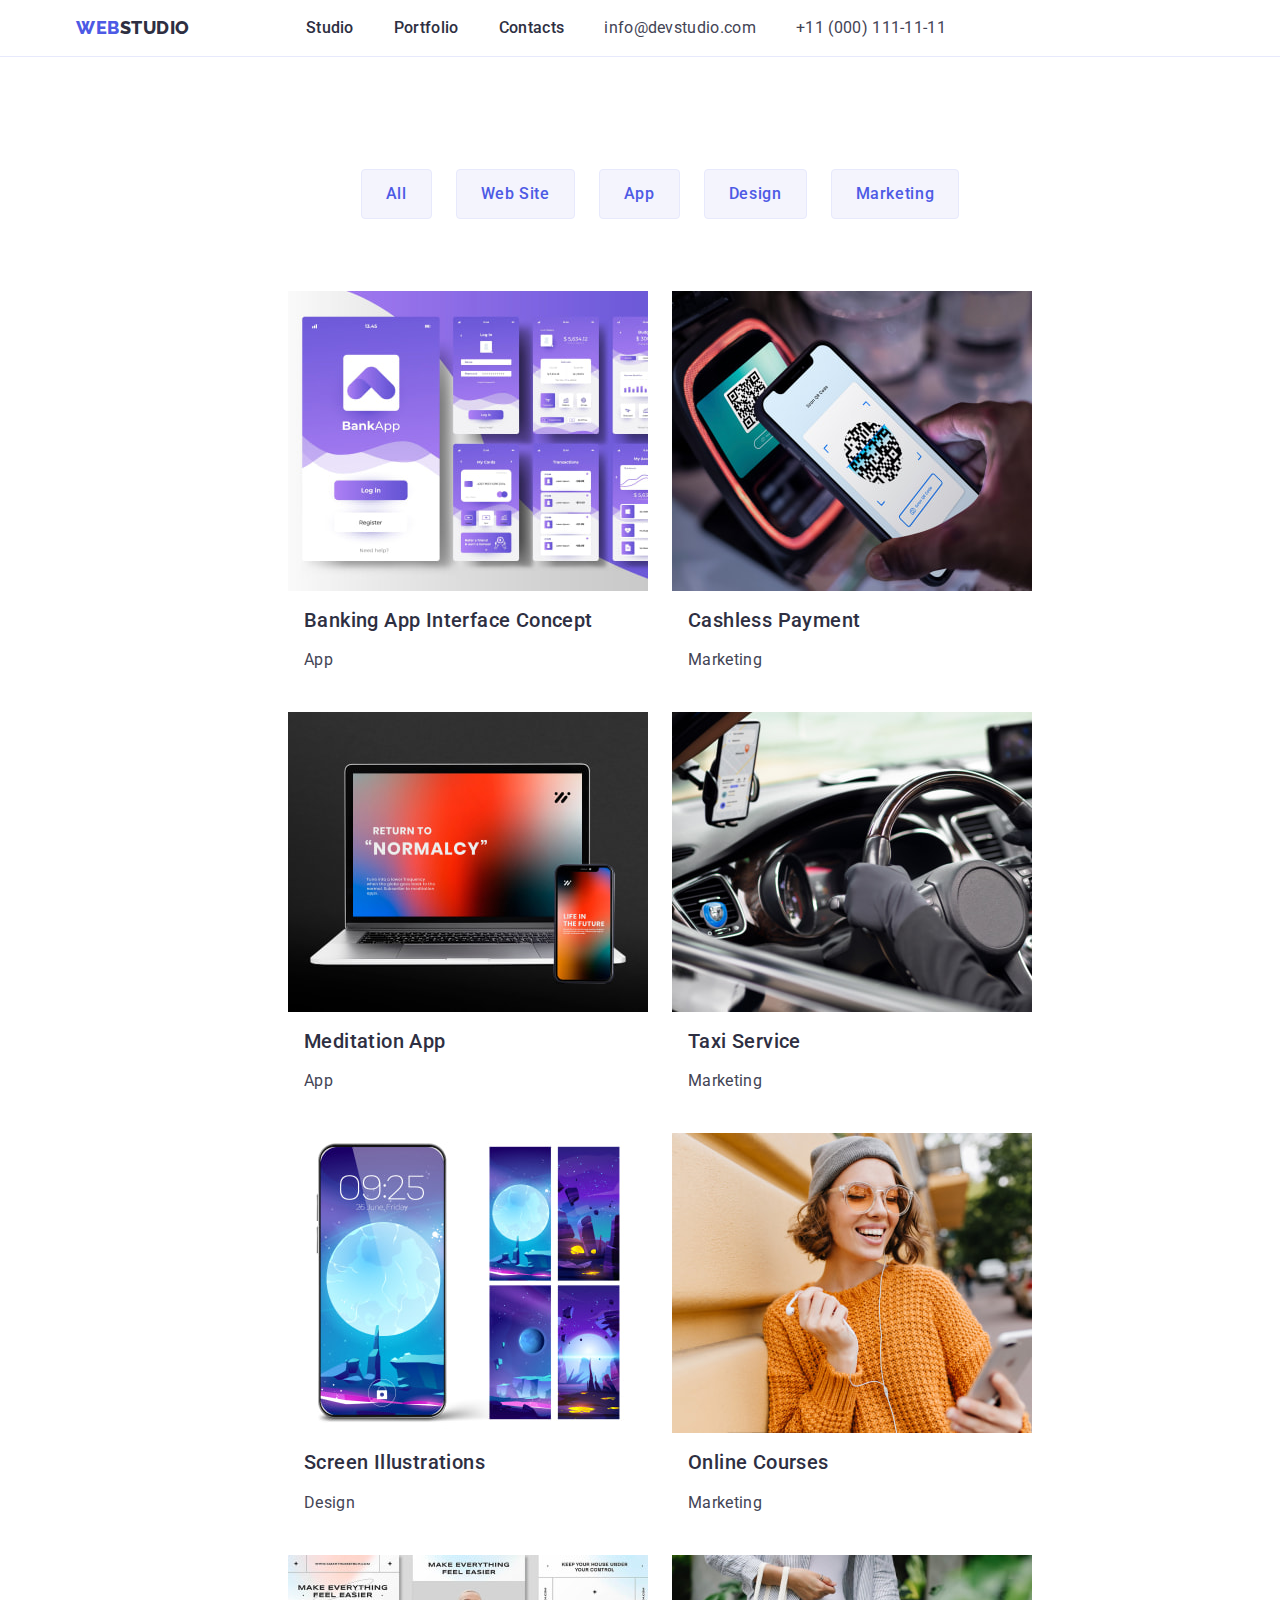
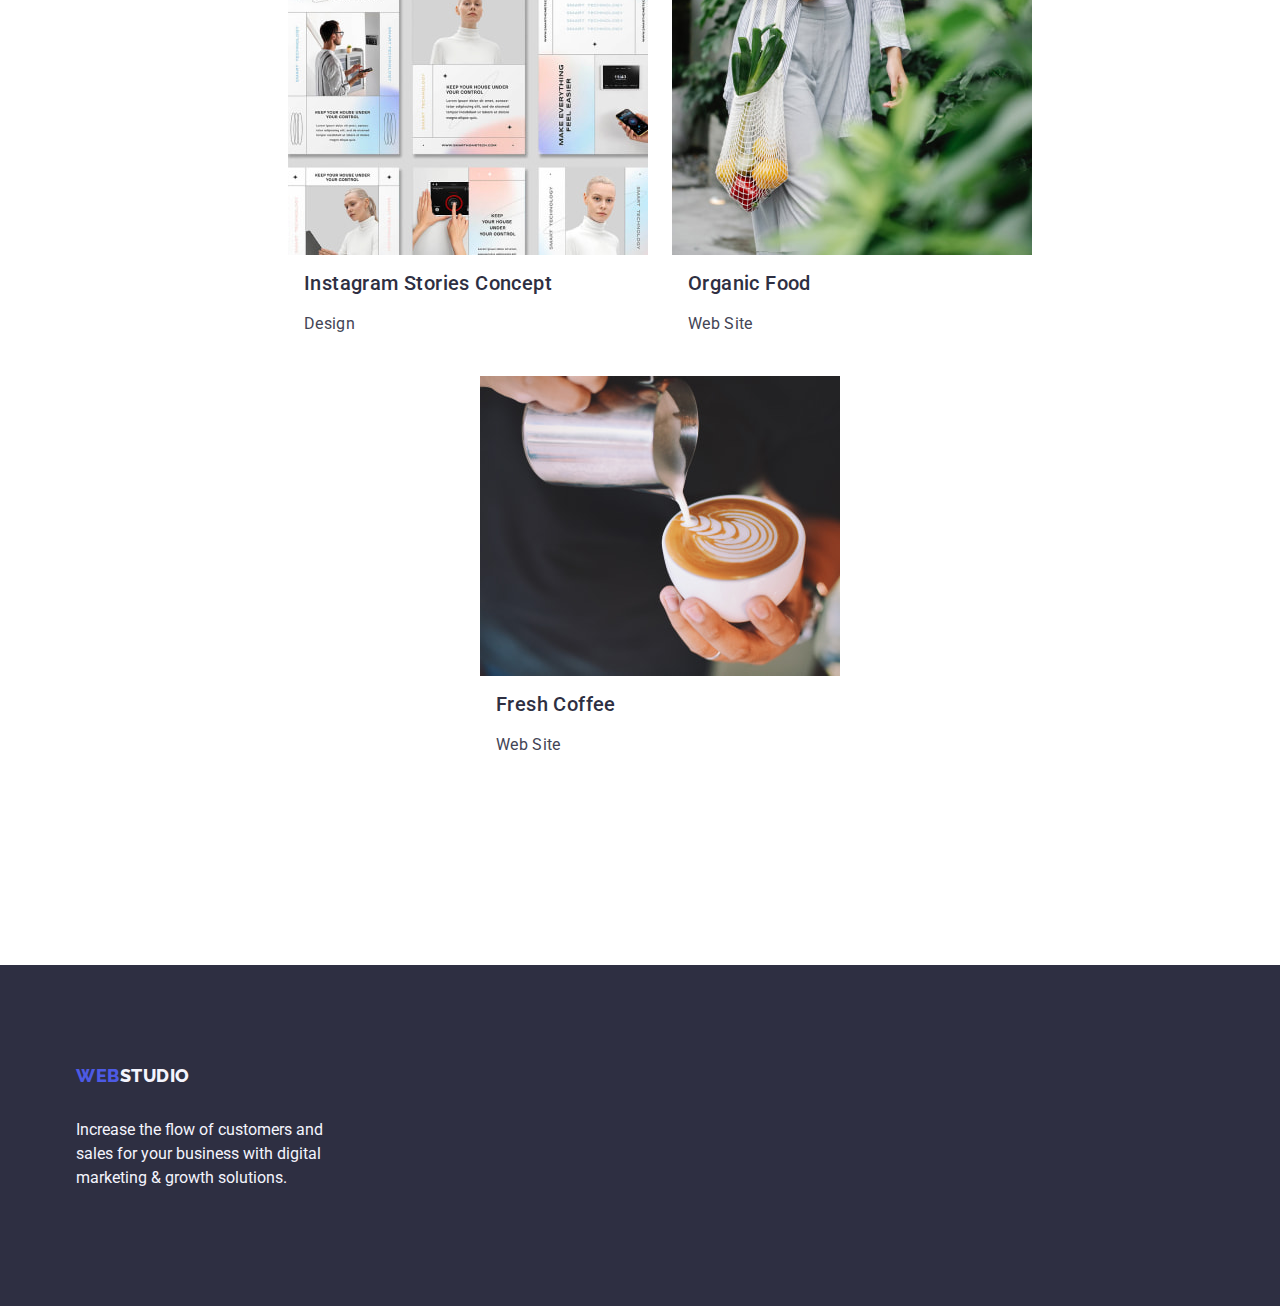
==== commit 4d1857bf: "1" ====
--- a/portfolio.html
+++ b/portfolio.html
@@ -59,64 +59,82 @@
             <li class="portfolio-content-item">
               <a class="link" href="">
                 <img src="./images/portfolio/img-1.jpg" width="360" height="300" alt="Illustration" />
-                <h2 class="portfolio-content-subtitle">Banking App Interface Concept</h2>
-                <p class="portfolio-content-text">App</p>
+                <div>
+                  <h2 class="portfolio-content-subtitle">Banking App Interface Concept</h2>
+                  <p class="portfolio-content-text">App</p>
+                </div>
               </a>
             </li>
             <li class="portfolio-content-item">
               <a class="link" href="">
                 <img src="./images/portfolio/img-2.jpg" width="360" height="300" alt="Illustration" />
-                <h2 class="portfolio-content-subtitle">Cashless Payment</h2>
-                <p class="portfolio-content-text">Marketing</p>
+                <div>
+                  <h2 class="portfolio-content-subtitle">Cashless Payment</h2>
+                  <p class="portfolio-content-text">Marketing</p>
+                </div>
               </a>
             </li>
             <li class="portfolio-content-item">
               <a class="link" href="">
                 <img src="./images/portfolio/img-3.jpg" width="360" height="300" alt="Illustration" />
-                <h2 class="portfolio-content-subtitle">Meditation App</h2>
-                <p class="portfolio-content-text">App</p>
+                <div>
+                  <h2 class="portfolio-content-subtitle">Meditation App</h2>
+                  <p class="portfolio-content-text">App</p>
+                </div>
               </a>
             </li>
             <li class="portfolio-content-item">
               <a class="link" href="">
                 <img src="./images/portfolio/img-4.jpg" width="360" height="300" alt="Illustration" />
-                <h2 class="portfolio-content-subtitle">Taxi Service</h2>
-                <p class="portfolio-content-text">Marketing</p>
+                <div>
+                  <h2 class="portfolio-content-subtitle">Taxi Service</h2>
+                  <p class="portfolio-content-text">Marketing</p>
+                </div>
               </a>
             </li>
             <li class="portfolio-content-item">
               <a class="link" href="">
                 <img src="./images/portfolio/img-5.jpg" width="360" height="300" alt="Illustration" />
-                <h2 class="portfolio-content-subtitle">Screen Illustrations</h2>
-                <p class="portfolio-content-text">Design</p>
+                <div>
+                  <h2 class="portfolio-content-subtitle">Screen Illustrations</h2>
+                  <p class="portfolio-content-text">Design</p>
+                </div>
               </a>
             </li>
             <li class="portfolio-content-item">
               <a class="link" href="">
                 <img src="./images/portfolio/img-6.jpg" width="360" height="300" alt="Illustration" />
-                <h2 class="portfolio-content-subtitle">Online Courses</h2>
-                <p class="portfolio-content-text">Marketing</p>
+                <div>
+                  <h2 class="portfolio-content-subtitle">Online Courses</h2>
+                  <p class="portfolio-content-text">Marketing</p>
+                </div>
               </a>
             </li>
             <li class="portfolio-content-item">
               <a class="link" href="">
                 <img src="./images/portfolio/img-7.jpg" width="360" height="300" alt="Illustration" />
-                <h2 class="portfolio-content-subtitle">Instagram Stories Concept</h2>
-                <p class="portfolio-content-text">Design</p>
+                <div>
+                  <h2 class="portfolio-content-subtitle">Instagram Stories Concept</h2>
+                  <p class="portfolio-content-text">Design</p>
+                </div>
               </a>
             </li>
             <li class="portfolio-content-item">
               <a class="link" href="">
                 <img src="./images/portfolio/img-8.jpg" width="360" height="300" alt="Illustration" />
-                <h2 class="portfolio-content-subtitle">Organic Food</h2>
-                <p class="portfolio-content-text">Web Site</p>
+                <div>
+                  <h2 class="portfolio-content-subtitle">Organic Food</h2>
+                  <p class="portfolio-content-text">Web Site</p>
+                </div>
               </a>
             </li>
             <li class="portfolio-content-item">
               <a class="link" href="">
                 <img src="./images/portfolio/img-9.jpg" width="360" height="300" alt="Illustration" />
-                <h2 class="portfolio-content-subtitle">Fresh Coffee</h2>
-                <p class="portfolio-content-text">Web Site</p>
+                <div>
+                  <h2 class="portfolio-content-subtitle">Fresh Coffee</h2>
+                  <p class="portfolio-content-text">Web Site</p>
+                </div>
               </a>
             </li>
           </ul>
--- a/css/styles.css
+++ b/css/styles.css
@@ -230,7 +230,7 @@
 }
 
 .img-section-item {
-    width: calc((100% - 48px) / 3);
+    width: calc((100% - 3 * 16px) / 3);
 }
 
 /**
@@ -349,8 +349,7 @@
     display: flex;
     flex-wrap: wrap;
     justify-content: center;
-    row-gap: 48px;
-    column-gap: 24px;
+    gap: 24px;
     list-style: none;
 }
 
@@ -364,17 +363,22 @@
     letter-spacing: 0.04em;
     color: var(--color-iris);
     background-color: var(--color-cloud);
+    border-radius: 4px;
+    border: 1px solid var(--color-cornflower);
 }
 
 .filter-button:hover,
 .filter-button:focus {
     color: var(--color-white);
     background-color: var(--color-ocean);
+    border: 1px solid transparent;
 }
 
 .portfolio-content-list .list {
     margin-bottom: 120px;
     list-style: none;
+    column-gap: 24px;
+    row-gap: 48px;
 }
 
 .portfolio-content-list .link {
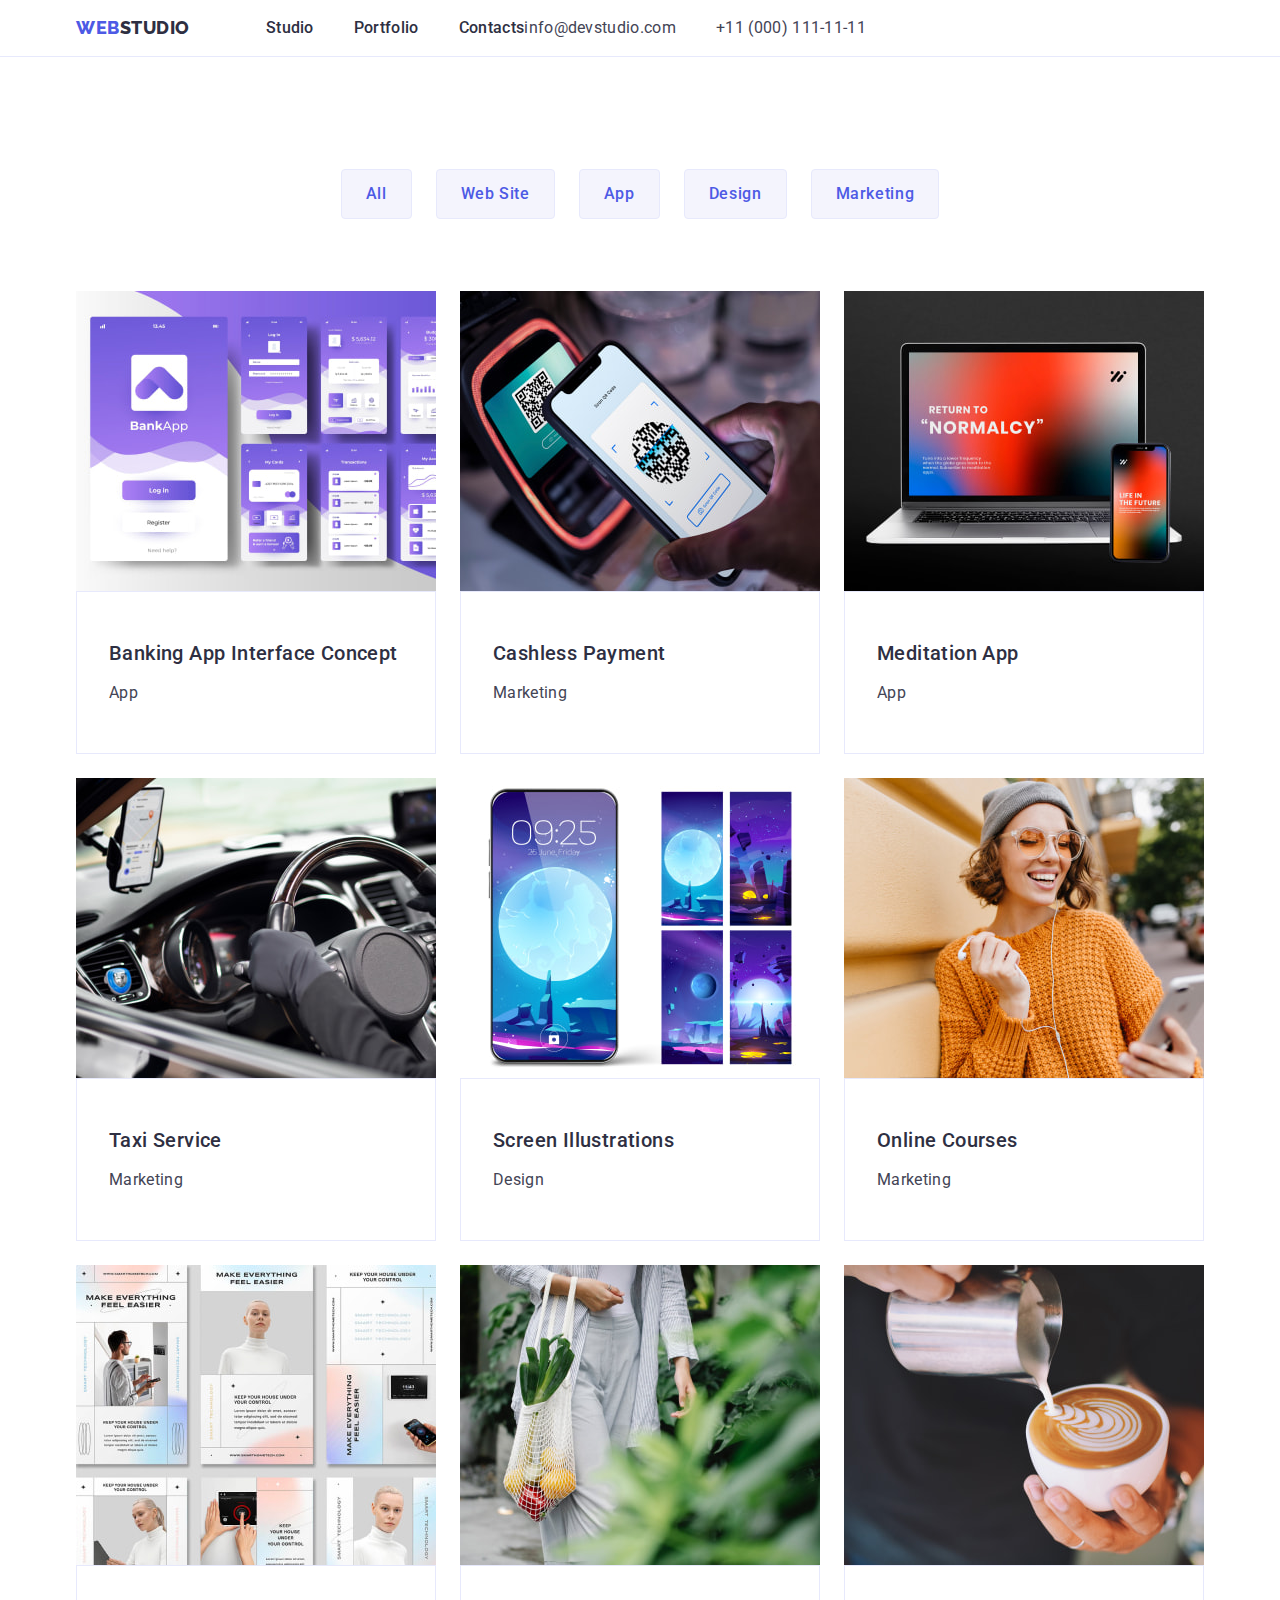
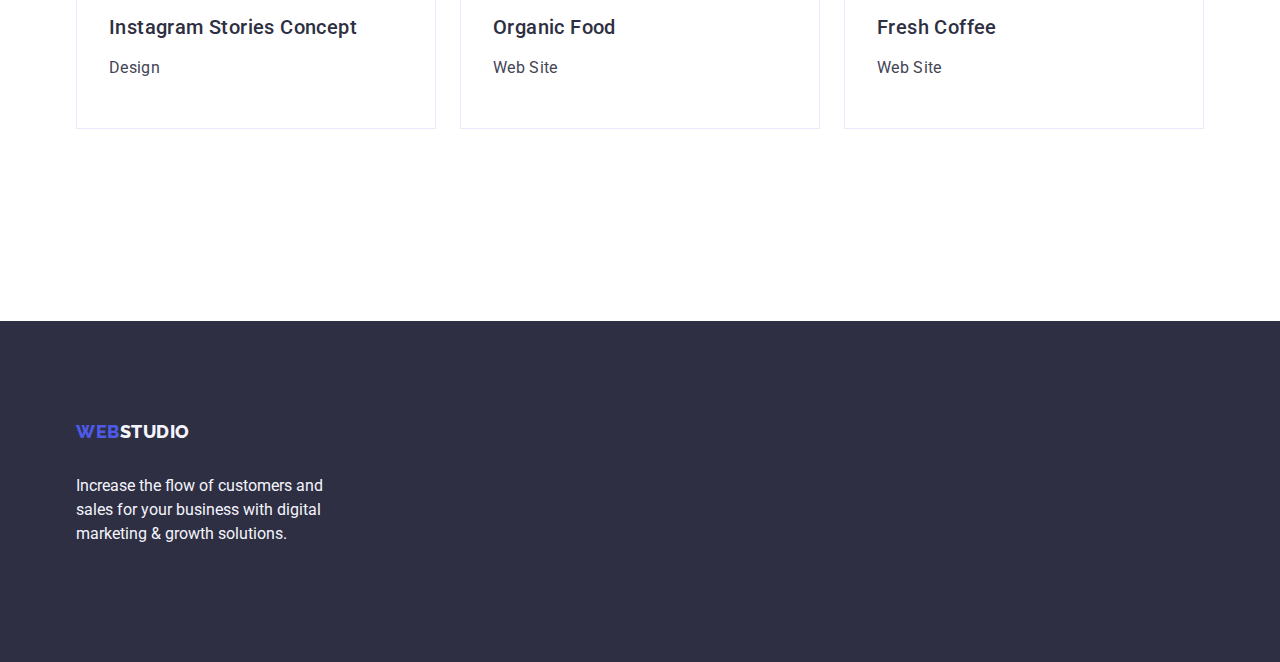
==== commit 0761bfe5: "Update portfolio.html" ====
--- a/portfolio.html
+++ b/portfolio.html
@@ -59,7 +59,7 @@
             <li class="portfolio-content-item">
               <a class="link" href="">
                 <img src="./images/portfolio/img-1.jpg" width="360" height="300" alt="Illustration" />
-                <div>
+                <div class="link-container">
                   <h2 class="portfolio-content-subtitle">Banking App Interface Concept</h2>
                   <p class="portfolio-content-text">App</p>
                 </div>
@@ -68,7 +68,7 @@
             <li class="portfolio-content-item">
               <a class="link" href="">
                 <img src="./images/portfolio/img-2.jpg" width="360" height="300" alt="Illustration" />
-                <div>
+                <div class="link-container">
                   <h2 class="portfolio-content-subtitle">Cashless Payment</h2>
                   <p class="portfolio-content-text">Marketing</p>
                 </div>
@@ -77,7 +77,7 @@
             <li class="portfolio-content-item">
               <a class="link" href="">
                 <img src="./images/portfolio/img-3.jpg" width="360" height="300" alt="Illustration" />
-                <div>
+                <div class="link-container">
                   <h2 class="portfolio-content-subtitle">Meditation App</h2>
                   <p class="portfolio-content-text">App</p>
                 </div>
@@ -86,7 +86,7 @@
             <li class="portfolio-content-item">
               <a class="link" href="">
                 <img src="./images/portfolio/img-4.jpg" width="360" height="300" alt="Illustration" />
-                <div>
+                <div class="link-container">
                   <h2 class="portfolio-content-subtitle">Taxi Service</h2>
                   <p class="portfolio-content-text">Marketing</p>
                 </div>
@@ -95,7 +95,7 @@
             <li class="portfolio-content-item">
               <a class="link" href="">
                 <img src="./images/portfolio/img-5.jpg" width="360" height="300" alt="Illustration" />
-                <div>
+                <div class="link-container">
                   <h2 class="portfolio-content-subtitle">Screen Illustrations</h2>
                   <p class="portfolio-content-text">Design</p>
                 </div>
@@ -104,7 +104,7 @@
             <li class="portfolio-content-item">
               <a class="link" href="">
                 <img src="./images/portfolio/img-6.jpg" width="360" height="300" alt="Illustration" />
-                <div>
+                <div class="link-container">
                   <h2 class="portfolio-content-subtitle">Online Courses</h2>
                   <p class="portfolio-content-text">Marketing</p>
                 </div>
@@ -113,7 +113,7 @@
             <li class="portfolio-content-item">
               <a class="link" href="">
                 <img src="./images/portfolio/img-7.jpg" width="360" height="300" alt="Illustration" />
-                <div>
+                <div class="link-container">
                   <h2 class="portfolio-content-subtitle">Instagram Stories Concept</h2>
                   <p class="portfolio-content-text">Design</p>
                 </div>
@@ -122,7 +122,7 @@
             <li class="portfolio-content-item">
               <a class="link" href="">
                 <img src="./images/portfolio/img-8.jpg" width="360" height="300" alt="Illustration" />
-                <div>
+                <div class="link-container">
                   <h2 class="portfolio-content-subtitle">Organic Food</h2>
                   <p class="portfolio-content-text">Web Site</p>
                 </div>
@@ -131,7 +131,7 @@
             <li class="portfolio-content-item">
               <a class="link" href="">
                 <img src="./images/portfolio/img-9.jpg" width="360" height="300" alt="Illustration" />
-                <div>
+                <div class="link-container">
                   <h2 class="portfolio-content-subtitle">Fresh Coffee</h2>
                   <p class="portfolio-content-text">Web Site</p>
                 </div>
--- a/css/styles.css
+++ b/css/styles.css
@@ -23,6 +23,10 @@
     display: block;
 }
 
+ul {
+    padding-inline-start: 0;
+}
+
 /**
   |============================
   | Header & Footer + Logo
@@ -375,10 +379,10 @@
 }
 
 .portfolio-content-list .list {
-    margin-bottom: 120px;
-    list-style: none;
     column-gap: 24px;
     row-gap: 48px;
+    margin-bottom: 120px;
+    list-style: none;
 }
 
 .portfolio-content-list .link {
@@ -400,4 +404,9 @@
     line-height: 1.5;
     letter-spacing: 0.02em;
     color: var(--color-slate);
+}
+
+.portfolio-content-list .link-container {
+    padding: 32px 16px;
+    border: 1px solid var(--color-cornflower);
 }